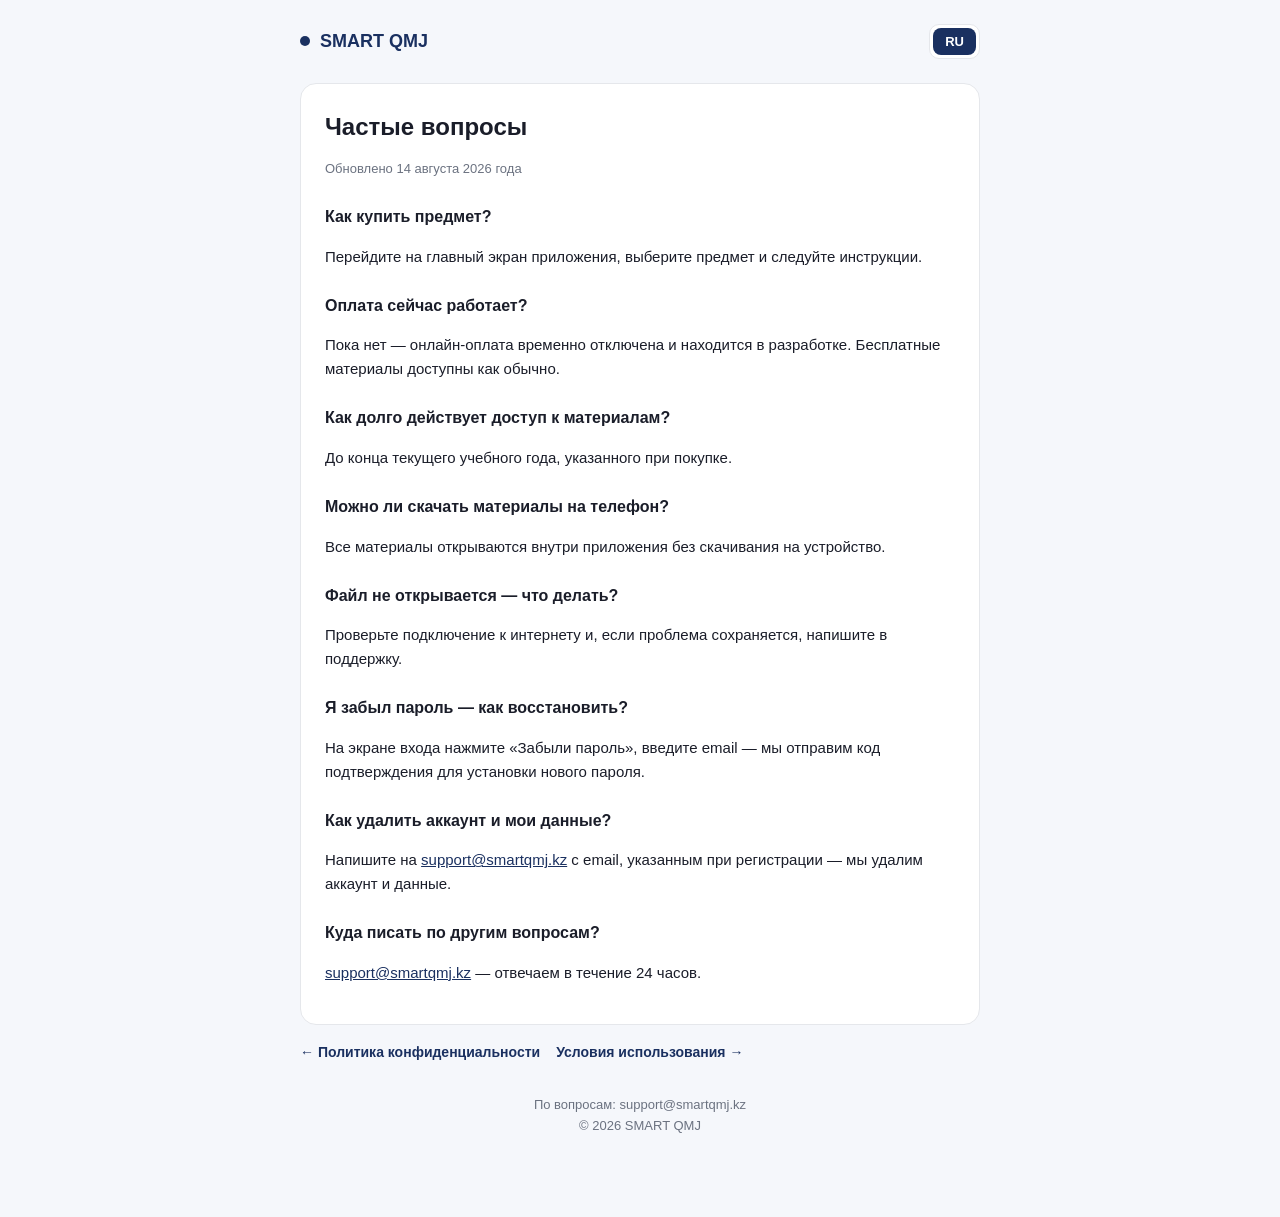
==== faq.html @ 1aab1d60 "Добавить сайт с политикой конфиденциальности, условиями и FAQ Co-Authored-By: Claude Sonnet 5 <norep" ====
<!doctype html>
<html lang="rus">
<head>
  <meta charset="utf-8">
  <meta name="viewport" content="width=device-width, initial-scale=1">
  <title>SMART QMJ — Частые вопросы</title>
  <link rel="stylesheet" href="style.css">
</head>
<body>
  <div class="wrap">
    <header class="top">
      <a class="brand" href="index.html"><span class="brand-dot"></span> SMART QMJ</a>
      <div class="lang-toggle">
        <button data-lang="rus">RU</button>
        <button data-lang="kaz">KZ</button>
      </div>
    </header>

    <div class="card">
      <h1 data-lang="rus">Частые вопросы</h1>
      <h1 data-lang="kaz">Жиі қойылатын сұрақтар</h1>
      <p class="updated" data-lang="rus">Обновлено 14 августа 2026 года</p>
      <p class="updated" data-lang="kaz">2026 жылдың 14 тамызында жаңартылды</p>

      <div data-lang="rus">
        <h2>Как купить предмет?</h2>
        <p>Перейдите на главный экран приложения, выберите предмет и следуйте инструкции.</p>

        <h2>Оплата сейчас работает?</h2>
        <p>Пока нет — онлайн-оплата временно отключена и находится в разработке. Бесплатные материалы доступны как обычно.</p>

        <h2>Как долго действует доступ к материалам?</h2>
        <p>До конца текущего учебного года, указанного при покупке.</p>

        <h2>Можно ли скачать материалы на телефон?</h2>
        <p>Все материалы открываются внутри приложения без скачивания на устройство.</p>

        <h2>Файл не открывается — что делать?</h2>
        <p>Проверьте подключение к интернету и, если проблема сохраняется, напишите в поддержку.</p>

        <h2>Я забыл пароль — как восстановить?</h2>
        <p>На экране входа нажмите «Забыли пароль», введите email — мы отправим код подтверждения для установки нового пароля.</p>

        <h2>Как удалить аккаунт и мои данные?</h2>
        <p>Напишите на <a href="mailto:support@smartqmj.kz">support@smartqmj.kz</a> с email, указанным при регистрации — мы удалим аккаунт и данные.</p>

        <h2>Куда писать по другим вопросам?</h2>
        <p><a href="mailto:support@smartqmj.kz">support@smartqmj.kz</a> — отвечаем в течение 24 часов.</p>
      </div>

      <div data-lang="kaz">
        <h2>Пәнді қалай сатып алуға болады?</h2>
        <p>Қосымшаның басты экранына өтіп, пәнді таңдап, нұсқауды орындаңыз.</p>

        <h2>Төлем қазір жұмыс істей ме?</h2>
        <p>Әзірге жоқ — онлайн төлем уақытша өшірілген және әзірленуде. Тегін материалдар әдеттегідей қолжетімді.</p>

        <h2>Материалдарға қолжетімділік қанша уақытқа?</h2>
        <p>Сатып алу кезінде көрсетілген ағымдағы оқу жылының соңына дейін.</p>

        <h2>Материалдарды телефонға жүктеп алуға бола ма?</h2>
        <p>Барлық материалдар құрылғыға жүктелмей, қосымша ішінде ашылады.</p>

        <h2>Файл ашылмай тұр — не істеу керек?</h2>
        <p>Интернет байланысын тексеріңіз, мәселе шешілмесе — қолдау қызметіне жазыңыз.</p>

        <h2>Құпия сөзді ұмытып қалдым — қалай қалпына келтіруге болады?</h2>
        <p>Кіру экранында «Құпия сөзді ұмыттыңыз ба» батырмасын басып, email енгізіңіз — біз жаңа құпия сөз орнату үшін растау коды жібереміз.</p>

        <h2>Аккаунтты және деректерімді қалай жоюға болады?</h2>
        <p>Тіркелу кезінде көрсетілген email-мен <a href="mailto:support@smartqmj.kz">support@smartqmj.kz</a> мекенжайына жазыңыз — біз аккаунт пен деректерді жоямыз.</p>

        <h2>Басқа сұрақтар бойынша қайда жазуға болады?</h2>
        <p><a href="mailto:support@smartqmj.kz">support@smartqmj.kz</a> — 24 сағат ішінде жауап береміз.</p>
      </div>
    </div>

    <div class="nav-links">
      <a href="privacy.html" data-lang="rus">← Политика конфиденциальности</a>
      <a href="privacy.html" data-lang="kaz">← Құпиялылық саясаты</a>
      <a href="terms.html" data-lang="rus">Условия использования →</a>
      <a href="terms.html" data-lang="kaz">Пайдалану шарттары →</a>
    </div>

    <footer>
      <span data-lang="rus">По вопросам: support@smartqmj.kz</span>
      <span data-lang="kaz">Сұрақтар бойынша: support@smartqmj.kz</span>
      <br>© 2026 SMART QMJ
    </footer>
  </div>
  <script src="script.js"></script>
</body>
</html>
---- style.css ----
:root {
  --bg: #f5f7fb;
  --card: #ffffff;
  --text: #1a1d29;
  --muted: #6b7280;
  --border: #e5e7eb;
  --primary: #1a3060;
}

* { box-sizing: border-box; }

body {
  margin: 0;
  font-family: -apple-system, BlinkMacSystemFont, 'Segoe UI', Roboto, Helvetica, Arial, sans-serif;
  background: var(--bg);
  color: var(--text);
  line-height: 1.6;
}

.wrap {
  max-width: 720px;
  margin: 0 auto;
  padding: 24px 20px 80px;
}

header.top {
  display: flex;
  align-items: center;
  justify-content: space-between;
  margin-bottom: 24px;
}

.brand {
  display: flex;
  align-items: center;
  gap: 10px;
  font-weight: 800;
  font-size: 18px;
  color: var(--primary);
  text-decoration: none;
}

.brand-dot {
  width: 10px;
  height: 10px;
  border-radius: 50%;
  background: var(--primary);
}

.lang-toggle {
  display: flex;
  gap: 6px;
  border: 1px solid var(--border);
  border-radius: 10px;
  padding: 3px;
  background: var(--card);
}

.lang-toggle button {
  border: none;
  background: transparent;
  padding: 6px 12px;
  border-radius: 8px;
  font-size: 13px;
  font-weight: 700;
  cursor: pointer;
  color: var(--muted);
}

.lang-toggle button.active {
  background: var(--primary);
  color: #fff;
}

.card {
  background: var(--card);
  border: 1px solid var(--border);
  border-radius: 16px;
  padding: 24px;
  margin-bottom: 16px;
}

h1 {
  font-size: 24px;
  margin: 0 0 4px;
}

.updated {
  color: var(--muted);
  font-size: 13px;
  margin-bottom: 20px;
}

h2 {
  font-size: 16px;
  margin: 24px 0 8px;
}

p, li {
  font-size: 15px;
  color: var(--text);
}

ol, ul {
  padding-left: 20px;
}

a {
  color: var(--primary);
}

.nav-links {
  display: flex;
  gap: 16px;
  flex-wrap: wrap;
  margin-top: 8px;
}

.nav-links a {
  font-size: 14px;
  font-weight: 600;
  text-decoration: none;
}

.home-grid {
  display: grid;
  gap: 12px;
}

.home-link {
  display: block;
  background: var(--card);
  border: 1px solid var(--border);
  border-radius: 14px;
  padding: 18px 20px;
  text-decoration: none;
  color: var(--text);
  font-weight: 700;
}

.home-link-title {
  display: block;
  font-weight: 800;
}

.home-link span {
  display: block;
  font-weight: 400;
  font-size: 13px;
  color: var(--muted);
  margin-top: 2px;
}

footer {
  margin-top: 32px;
  text-align: center;
  color: var(--muted);
  font-size: 13px;
}

[data-lang="kaz"] { display: none; }
html[lang="kaz"] [data-lang="rus"] { display: none; }
html[lang="kaz"] [data-lang="kaz"] { display: revert; }
html[lang="kaz"] [data-lang="kaz"].home-link-title { display: block; }

@media (prefers-color-scheme: dark) {
  :root {
    --bg: #0e1116;
    --card: #171b23;
    --text: #f2f3f5;
    --muted: #9aa3b2;
    --border: #262c37;
    --primary: #6fa0ff;
  }
}
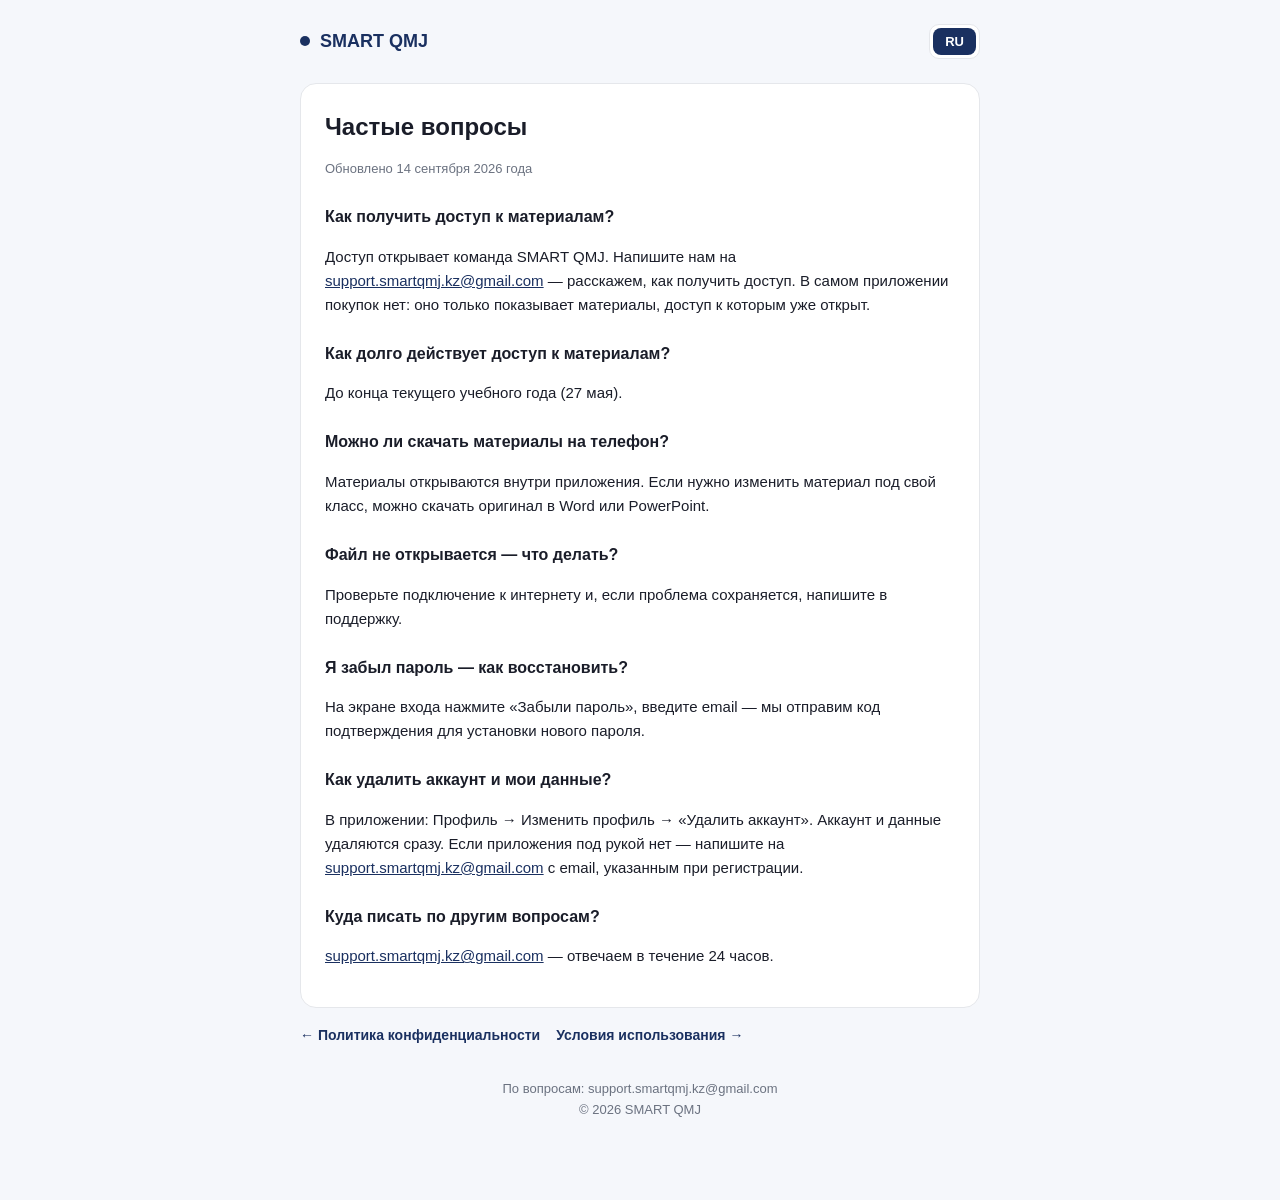
==== commit 5007f113: "Убрать упоминания покупок в приложении: доступ выдаётся вне его FAQ, условия и политика приведены к " ====
--- a/faq.html
+++ b/faq.html
@@ -19,21 +19,18 @@
     <div class="card">
       <h1 data-lang="rus">Частые вопросы</h1>
       <h1 data-lang="kaz">Жиі қойылатын сұрақтар</h1>
-      <p class="updated" data-lang="rus">Обновлено 14 августа 2026 года</p>
-      <p class="updated" data-lang="kaz">2026 жылдың 14 тамызында жаңартылды</p>
+      <p class="updated" data-lang="rus">Обновлено 14 сентября 2026 года</p>
+      <p class="updated" data-lang="kaz">2026 жылдың 14 қыркүйегінде жаңартылды</p>
 
       <div data-lang="rus">
-        <h2>Как купить предмет?</h2>
-        <p>Перейдите на главный экран приложения, выберите предмет и следуйте инструкции.</p>
-
-        <h2>Оплата сейчас работает?</h2>
-        <p>Пока нет — онлайн-оплата временно отключена и находится в разработке. Бесплатные материалы доступны как обычно.</p>
+        <h2>Как получить доступ к материалам?</h2>
+        <p>Доступ открывает команда SMART QMJ. Напишите нам на <a href="mailto:support.smartqmj.kz@gmail.com">support.smartqmj.kz@gmail.com</a> — расскажем, как получить доступ. В самом приложении покупок нет: оно только показывает материалы, доступ к которым уже открыт.</p>
 
         <h2>Как долго действует доступ к материалам?</h2>
-        <p>До конца текущего учебного года, указанного при покупке.</p>
+        <p>До конца текущего учебного года (27 мая).</p>
 
         <h2>Можно ли скачать материалы на телефон?</h2>
-        <p>Все материалы открываются внутри приложения без скачивания на устройство.</p>
+        <p>Материалы открываются внутри приложения. Если нужно изменить материал под свой класс, можно скачать оригинал в Word или PowerPoint.</p>
 
         <h2>Файл не открывается — что делать?</h2>
         <p>Проверьте подключение к интернету и, если проблема сохраняется, напишите в поддержку.</p>
@@ -42,24 +39,21 @@
         <p>На экране входа нажмите «Забыли пароль», введите email — мы отправим код подтверждения для установки нового пароля.</p>
 
         <h2>Как удалить аккаунт и мои данные?</h2>
-        <p>Напишите на <a href="mailto:support@smartqmj.kz">support@smartqmj.kz</a> с email, указанным при регистрации — мы удалим аккаунт и данные.</p>
+        <p>В приложении: Профиль → Изменить профиль → «Удалить аккаунт». Аккаунт и данные удаляются сразу. Если приложения под рукой нет — напишите на <a href="mailto:support.smartqmj.kz@gmail.com">support.smartqmj.kz@gmail.com</a> с email, указанным при регистрации.</p>
 
         <h2>Куда писать по другим вопросам?</h2>
-        <p><a href="mailto:support@smartqmj.kz">support@smartqmj.kz</a> — отвечаем в течение 24 часов.</p>
+        <p><a href="mailto:support.smartqmj.kz@gmail.com">support.smartqmj.kz@gmail.com</a> — отвечаем в течение 24 часов.</p>
       </div>
 
       <div data-lang="kaz">
-        <h2>Пәнді қалай сатып алуға болады?</h2>
-        <p>Қосымшаның басты экранына өтіп, пәнді таңдап, нұсқауды орындаңыз.</p>
-
-        <h2>Төлем қазір жұмыс істей ме?</h2>
-        <p>Әзірге жоқ — онлайн төлем уақытша өшірілген және әзірленуде. Тегін материалдар әдеттегідей қолжетімді.</p>
+        <h2>Материалдарға қол жеткізуді қалай алуға болады?</h2>
+        <p>Қол жеткізуді SMART QMJ командасы ашады. Бізге <a href="mailto:support.smartqmj.kz@gmail.com">support.smartqmj.kz@gmail.com</a> мекенжайына жазыңыз — қалай алуға болатынын айтамыз. Қосымшаның өзінде сатып алу жоқ: ол тек қол жеткізу ашылған материалдарды көрсетеді.</p>
 
         <h2>Материалдарға қолжетімділік қанша уақытқа?</h2>
-        <p>Сатып алу кезінде көрсетілген ағымдағы оқу жылының соңына дейін.</p>
+        <p>Ағымдағы оқу жылының соңына дейін (27 мамыр).</p>
 
         <h2>Материалдарды телефонға жүктеп алуға бола ма?</h2>
-        <p>Барлық материалдар құрылғыға жүктелмей, қосымша ішінде ашылады.</p>
+        <p>Материалдар қосымша ішінде ашылады. Материалды өз сыныбыңызға бейімдегіңіз келсе, Word немесе PowerPoint түпнұсқасын жүктеп алуға болады.</p>
 
         <h2>Файл ашылмай тұр — не істеу керек?</h2>
         <p>Интернет байланысын тексеріңіз, мәселе шешілмесе — қолдау қызметіне жазыңыз.</p>
@@ -68,10 +62,10 @@
         <p>Кіру экранында «Құпия сөзді ұмыттыңыз ба» батырмасын басып, email енгізіңіз — біз жаңа құпия сөз орнату үшін растау коды жібереміз.</p>
 
         <h2>Аккаунтты және деректерімді қалай жоюға болады?</h2>
-        <p>Тіркелу кезінде көрсетілген email-мен <a href="mailto:support@smartqmj.kz">support@smartqmj.kz</a> мекенжайына жазыңыз — біз аккаунт пен деректерді жоямыз.</p>
+        <p>Қосымшада: Профиль → Профильді өзгерту → «Аккаунтты жою». Аккаунт пен деректер бірден жойылады. Қосымша қолыңызда болмаса — тіркелу кезінде көрсетілген email-мен <a href="mailto:support.smartqmj.kz@gmail.com">support.smartqmj.kz@gmail.com</a> мекенжайына жазыңыз.</p>
 
         <h2>Басқа сұрақтар бойынша қайда жазуға болады?</h2>
-        <p><a href="mailto:support@smartqmj.kz">support@smartqmj.kz</a> — 24 сағат ішінде жауап береміз.</p>
+        <p><a href="mailto:support.smartqmj.kz@gmail.com">support.smartqmj.kz@gmail.com</a> — 24 сағат ішінде жауап береміз.</p>
       </div>
     </div>
 
@@ -83,8 +77,8 @@
     </div>
 
     <footer>
-      <span data-lang="rus">По вопросам: support@smartqmj.kz</span>
-      <span data-lang="kaz">Сұрақтар бойынша: support@smartqmj.kz</span>
+      <span data-lang="rus">По вопросам: support.smartqmj.kz@gmail.com</span>
+      <span data-lang="kaz">Сұрақтар бойынша: support.smartqmj.kz@gmail.com</span>
       <br>© 2026 SMART QMJ
     </footer>
   </div>
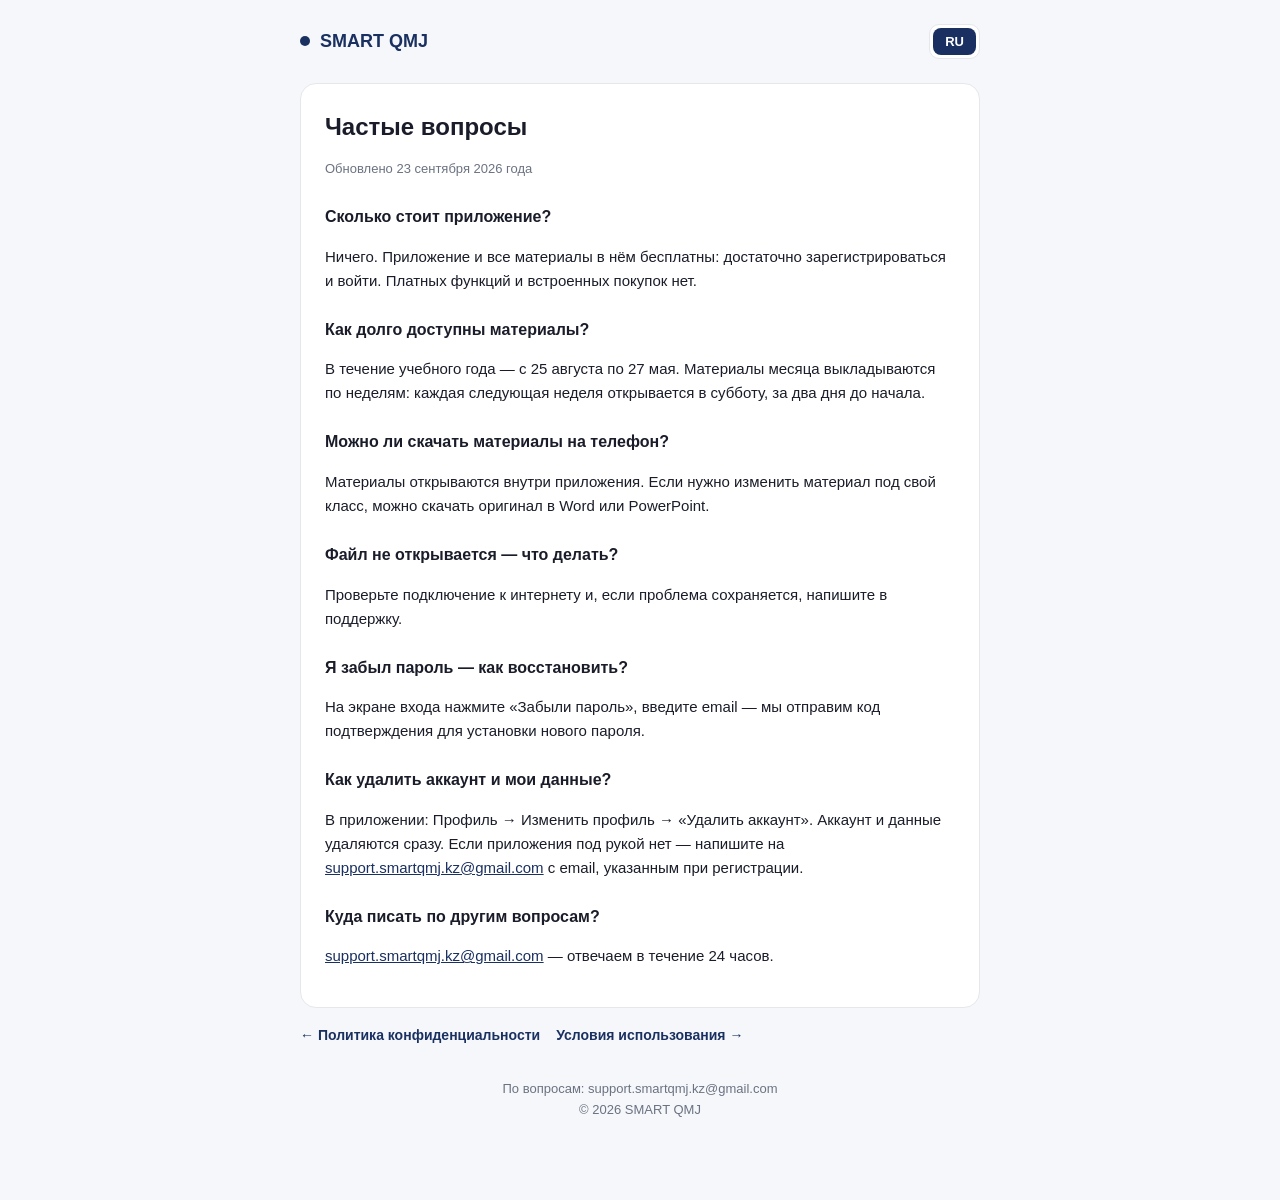
==== commit ef649e56: "Написать, что приложение и материалы бесплатны Apple отклонила приложение по правилу 3.1.1: сайт гов" ====
--- a/faq.html
+++ b/faq.html
@@ -19,15 +19,15 @@
     <div class="card">
       <h1 data-lang="rus">Частые вопросы</h1>
       <h1 data-lang="kaz">Жиі қойылатын сұрақтар</h1>
-      <p class="updated" data-lang="rus">Обновлено 14 сентября 2026 года</p>
-      <p class="updated" data-lang="kaz">2026 жылдың 14 қыркүйегінде жаңартылды</p>
+      <p class="updated" data-lang="rus">Обновлено 23 сентября 2026 года</p>
+      <p class="updated" data-lang="kaz">2026 жылдың 23 қыркүйегінде жаңартылды</p>
 
       <div data-lang="rus">
-        <h2>Как получить доступ к материалам?</h2>
-        <p>Доступ открывает команда SMART QMJ. Напишите нам на <a href="mailto:support.smartqmj.kz@gmail.com">support.smartqmj.kz@gmail.com</a> — расскажем, как получить доступ. В самом приложении покупок нет: оно только показывает материалы, доступ к которым уже открыт.</p>
+        <h2>Сколько стоит приложение?</h2>
+        <p>Ничего. Приложение и все материалы в нём бесплатны: достаточно зарегистрироваться и войти. Платных функций и встроенных покупок нет.</p>
 
-        <h2>Как долго действует доступ к материалам?</h2>
-        <p>До конца текущего учебного года (27 мая).</p>
+        <h2>Как долго доступны материалы?</h2>
+        <p>В течение учебного года — с 25 августа по 27 мая. Материалы месяца выкладываются по неделям: каждая следующая неделя открывается в субботу, за два дня до начала.</p>
 
         <h2>Можно ли скачать материалы на телефон?</h2>
         <p>Материалы открываются внутри приложения. Если нужно изменить материал под свой класс, можно скачать оригинал в Word или PowerPoint.</p>
@@ -46,11 +46,11 @@
       </div>
 
       <div data-lang="kaz">
-        <h2>Материалдарға қол жеткізуді қалай алуға болады?</h2>
-        <p>Қол жеткізуді SMART QMJ командасы ашады. Бізге <a href="mailto:support.smartqmj.kz@gmail.com">support.smartqmj.kz@gmail.com</a> мекенжайына жазыңыз — қалай алуға болатынын айтамыз. Қосымшаның өзінде сатып алу жоқ: ол тек қол жеткізу ашылған материалдарды көрсетеді.</p>
+        <h2>Қосымша қанша тұрады?</h2>
+        <p>Тегін. Қосымша да, ондағы барлық материал да тегін: тіркеліп, кіру жеткілікті. Ақылы мүмкіндіктер мен кірістірілген сатып алулар жоқ.</p>
 
-        <h2>Материалдарға қолжетімділік қанша уақытқа?</h2>
-        <p>Ағымдағы оқу жылының соңына дейін (27 мамыр).</p>
+        <h2>Материалдар қанша уақыт қолжетімді?</h2>
+        <p>Оқу жылы бойы — 25 тамыз бен 27 мамыр аралығында. Ай материалдары апталап ашылады: әр келесі апта сенбіде, басталуынан екі күн бұрын ашылады.</p>
 
         <h2>Материалдарды телефонға жүктеп алуға бола ма?</h2>
         <p>Материалдар қосымша ішінде ашылады. Материалды өз сыныбыңызға бейімдегіңіз келсе, Word немесе PowerPoint түпнұсқасын жүктеп алуға болады.</p>
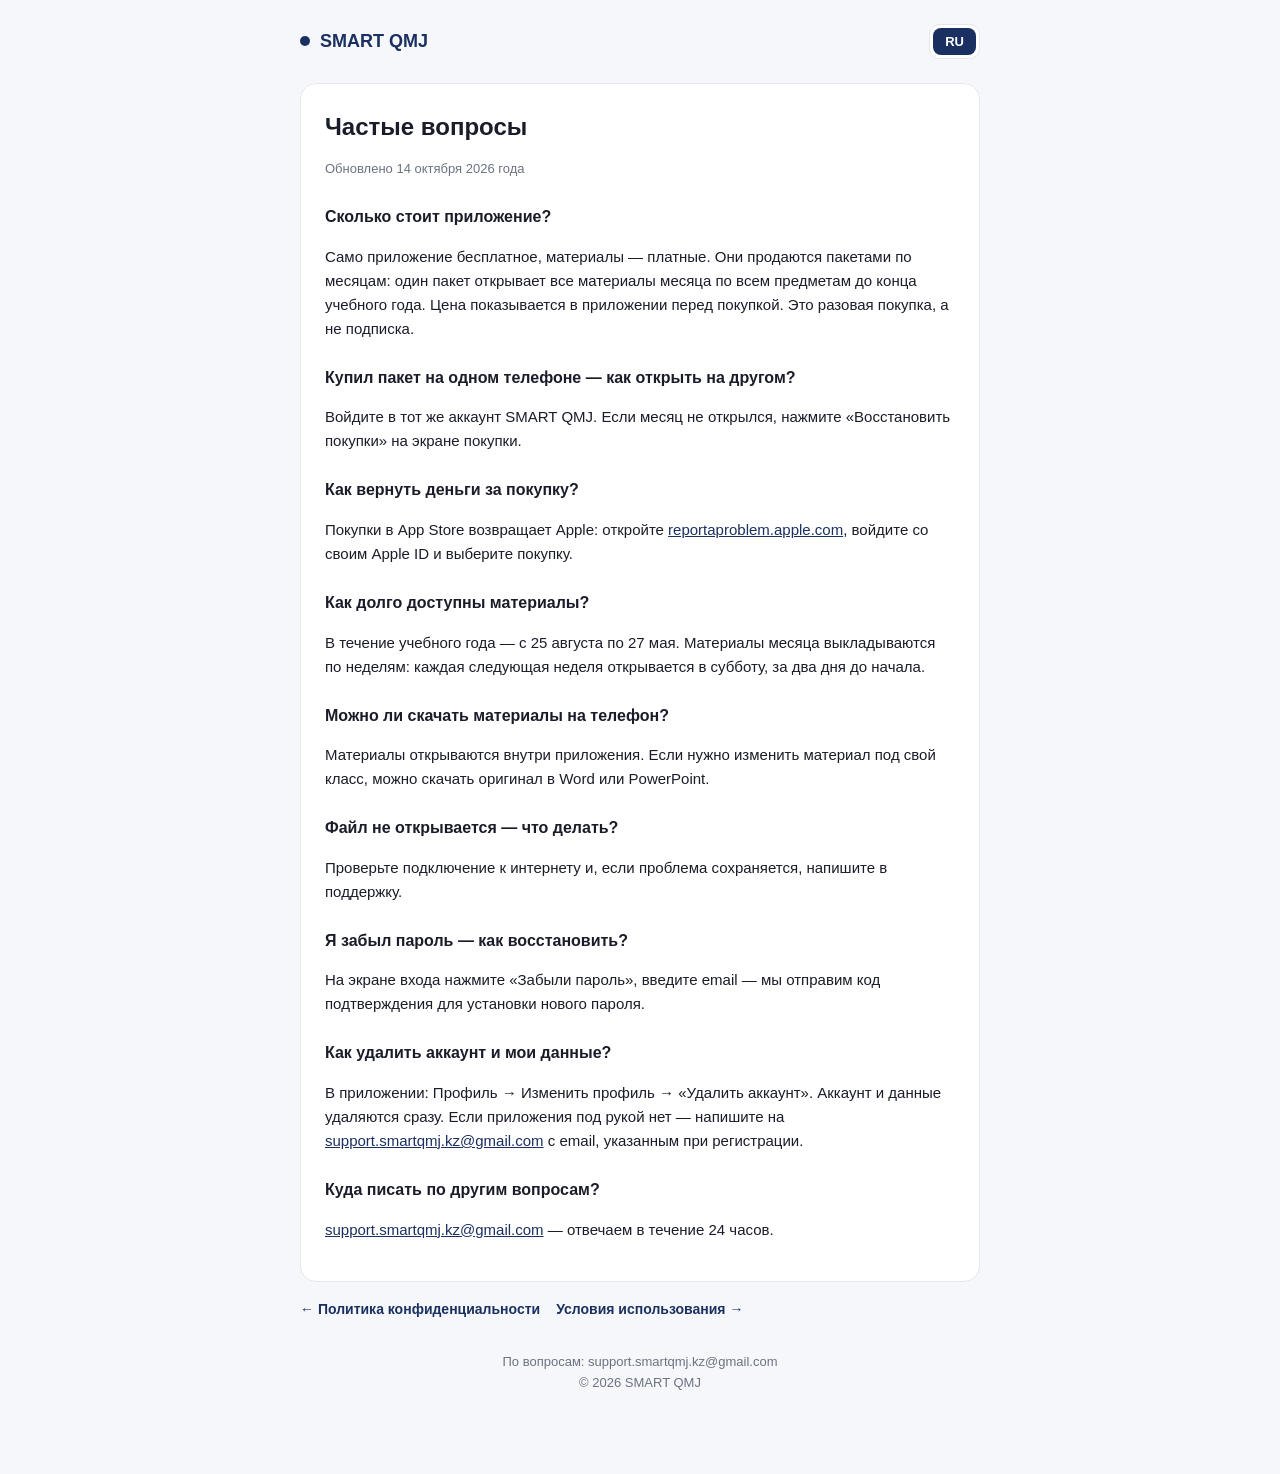
==== commit de538ef0: "Материалы продаются пакетами месяца через App Store; RevenueCat в политике Co-Authored-By: Claude So" ====
--- a/faq.html
+++ b/faq.html
@@ -19,12 +19,18 @@
     <div class="card">
       <h1 data-lang="rus">Частые вопросы</h1>
       <h1 data-lang="kaz">Жиі қойылатын сұрақтар</h1>
-      <p class="updated" data-lang="rus">Обновлено 23 сентября 2026 года</p>
-      <p class="updated" data-lang="kaz">2026 жылдың 23 қыркүйегінде жаңартылды</p>
+      <p class="updated" data-lang="rus">Обновлено 14 октября 2026 года</p>
+      <p class="updated" data-lang="kaz">2026 жылдың 14 қазанында жаңартылды</p>
 
       <div data-lang="rus">
         <h2>Сколько стоит приложение?</h2>
-        <p>Ничего. Приложение и все материалы в нём бесплатны: достаточно зарегистрироваться и войти. Платных функций и встроенных покупок нет.</p>
+        <p>Само приложение бесплатное, материалы — платные. Они продаются пакетами по месяцам: один пакет открывает все материалы месяца по всем предметам до конца учебного года. Цена показывается в приложении перед покупкой. Это разовая покупка, а не подписка.</p>
+
+        <h2>Купил пакет на одном телефоне — как открыть на другом?</h2>
+        <p>Войдите в тот же аккаунт SMART QMJ. Если месяц не открылся, нажмите «Восстановить покупки» на экране покупки.</p>
+
+        <h2>Как вернуть деньги за покупку?</h2>
+        <p>Покупки в App Store возвращает Apple: откройте <a href="https://reportaproblem.apple.com">reportaproblem.apple.com</a>, войдите со своим Apple ID и выберите покупку.</p>
 
         <h2>Как долго доступны материалы?</h2>
         <p>В течение учебного года — с 25 августа по 27 мая. Материалы месяца выкладываются по неделям: каждая следующая неделя открывается в субботу, за два дня до начала.</p>
@@ -47,7 +53,13 @@
 
       <div data-lang="kaz">
         <h2>Қосымша қанша тұрады?</h2>
-        <p>Тегін. Қосымша да, ондағы барлық материал да тегін: тіркеліп, кіру жеткілікті. Ақылы мүмкіндіктер мен кірістірілген сатып алулар жоқ.</p>
+        <p>Қосымшаның өзі тегін, материалдар — ақылы. Олар ай пакеттерімен сатылады: бір пакет айдың барлық пәндер бойынша материалдарын оқу жылының соңына дейін ашады. Баға сатып алу алдында қосымшада көрсетіледі. Бұл жазылым емес, бір реттік сатып алу.</p>
+
+        <h2>Бір телефонда пакет сатып алдым — басқасында қалай ашамын?</h2>
+        <p>Сол SMART QMJ аккаунтына кіріңіз. Ай ашылмаса, сатып алу экранында «Сатып алуларды қалпына келтіру» батырмасын басыңыз.</p>
+
+        <h2>Сатып алу үшін ақшаны қалай қайтаруға болады?</h2>
+        <p>App Store-дағы сатып алулар үшін ақшаны Apple қайтарады: <a href="https://reportaproblem.apple.com">reportaproblem.apple.com</a> сайтын ашып, Apple ID-мен кіріңіз де, сатып алуды таңдаңыз.</p>
 
         <h2>Материалдар қанша уақыт қолжетімді?</h2>
         <p>Оқу жылы бойы — 25 тамыз бен 27 мамыр аралығында. Ай материалдары апталап ашылады: әр келесі апта сенбіде, басталуынан екі күн бұрын ашылады.</p>
